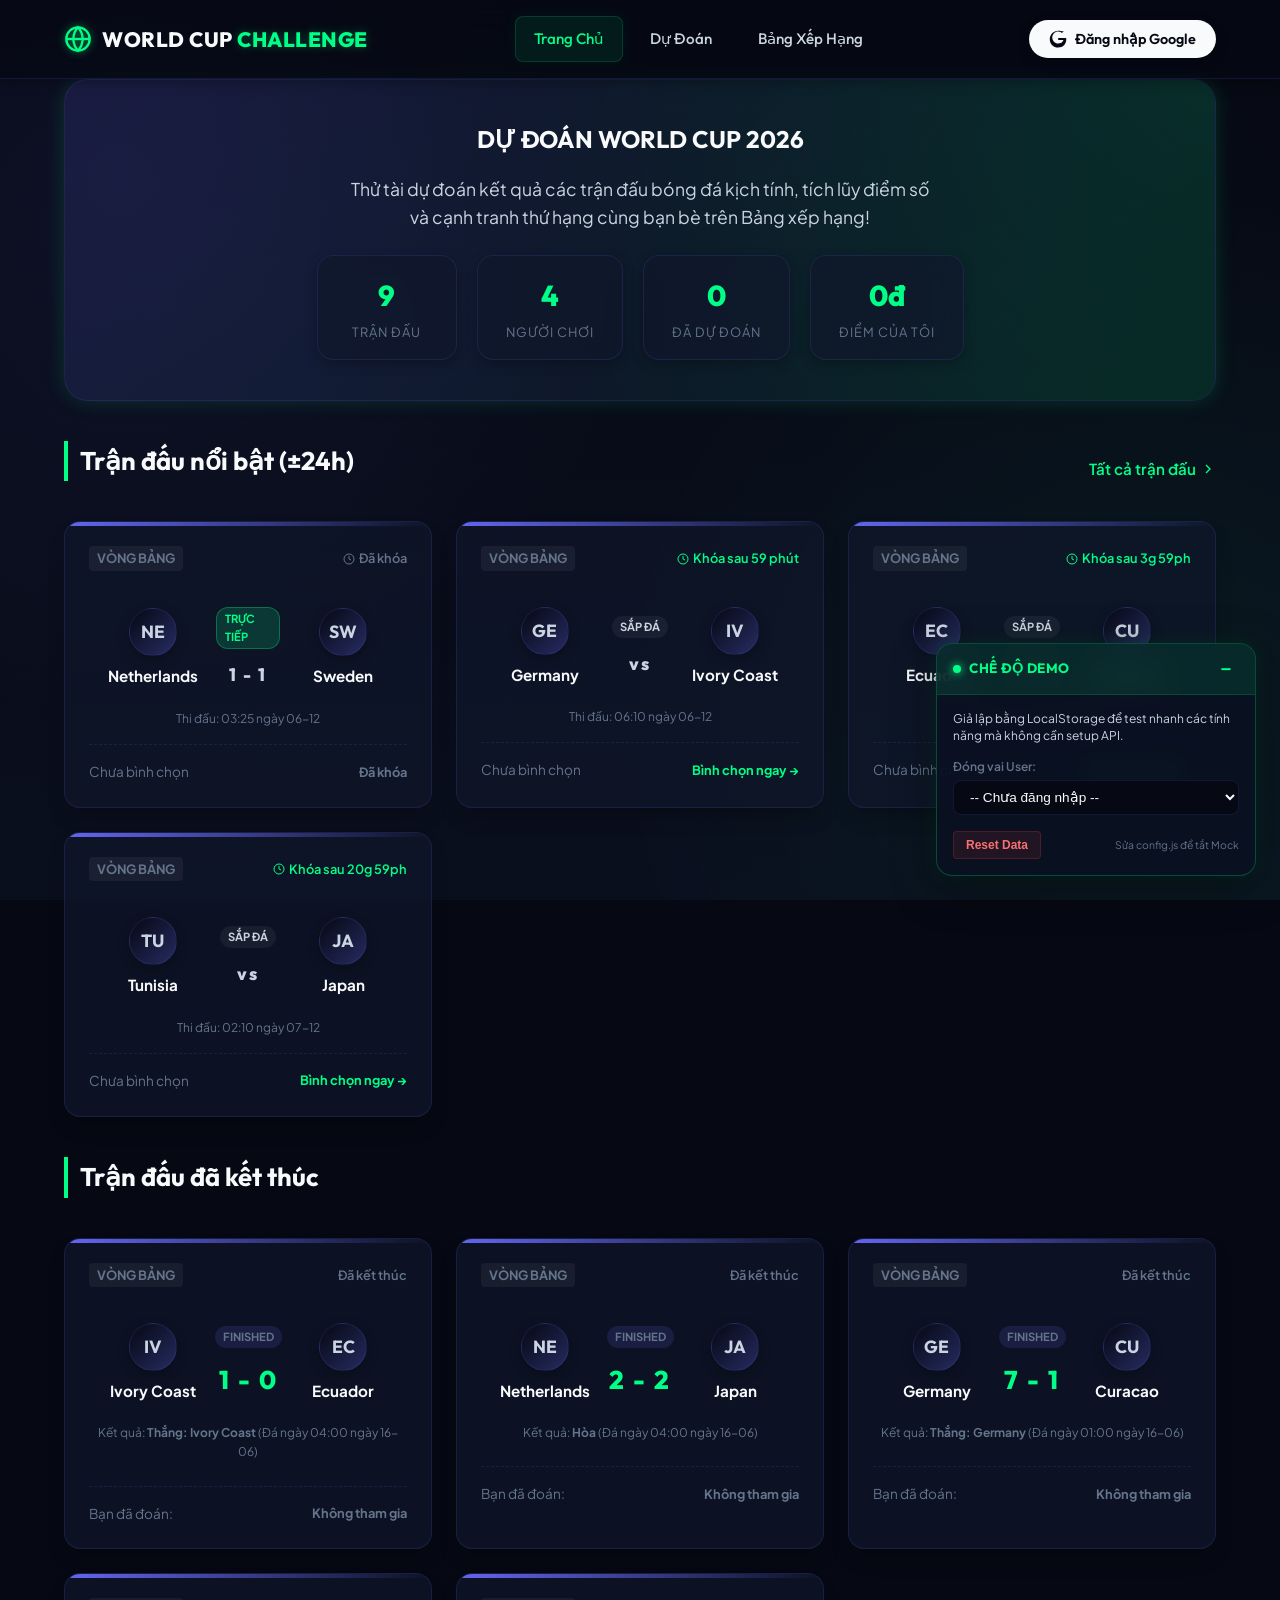
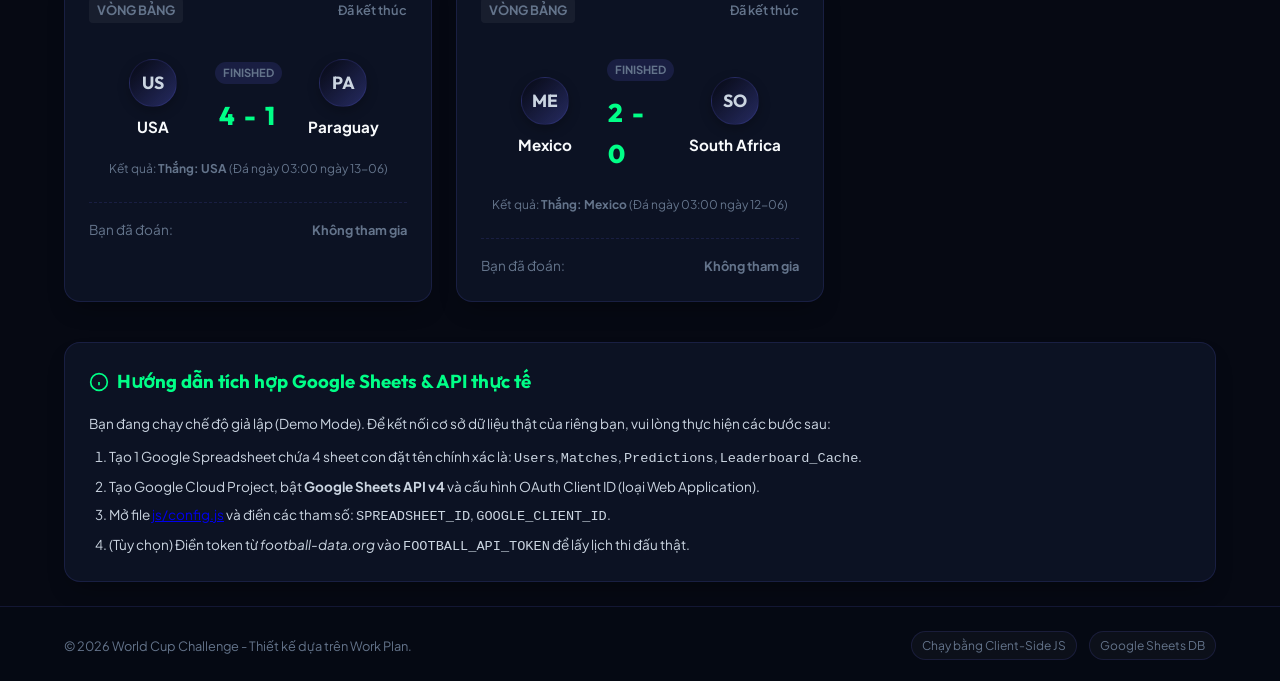
==== index.html @ 2f175697 "initial commit" ====
<!DOCTYPE html>
<html lang="vi">
<head>
  <meta charset="UTF-8">
  <meta name="viewport" content="width=device-width, initial-scale=1.0">
  <title>World Cup Challenge - Dự đoán Tỷ số Bóng đá</title>
  <meta name="description" content="Trang web dự đoán tỷ số bóng đá World Cup - Tính điểm tự động thông qua Google Sheets và football-data.org API">
  <link rel="stylesheet" href="css/style.css">
</head>
<body>

  <!-- Wrapper cho Header (sẽ được mod_ui render) -->
  <div id="header-wrapper"></div>

  <main class="container">
    <!-- Hero Section -->
    <section class="hero-section">
      <div class="hero-content">
        <h1>DỰ ĐOÁN WORLD CUP 2026</h1>
        <p class="hero-tagline">Thử tài dự đoán kết quả các trận đấu bóng đá kịch tính, tích lũy điểm số và cạnh tranh thứ hạng cùng bạn bè trên Bảng xếp hạng!</p>
        
        <!-- Thống kê tổng quan -->
        <div class="hero-stats">
          <div class="hero-stat-card">
            <span class="hero-stat-value" id="stat-total-matches">-</span>
            <span class="hero-stat-label">Trận đấu</span>
          </div>
          <div class="hero-stat-card">
            <span class="hero-stat-value" id="stat-total-users">-</span>
            <span class="hero-stat-label">Người chơi</span>
          </div>
          <div class="hero-stat-card">
            <span class="hero-stat-value" id="stat-my-predictions">-</span>
            <span class="hero-stat-label">Đã dự đoán</span>
          </div>
          <div class="hero-stat-card">
            <span class="hero-stat-value" id="stat-my-score">-</span>
            <span class="hero-stat-label">Điểm của tôi</span>
          </div>
        </div>
      </div>
    </section>

    <!-- Trận đấu diễn ra trong 24h -->
    <section class="home-matches-section">
      <div class="section-header-row">
        <h2 class="section-title">Trận đấu nổi bật (±24h)</h2>
        <a href="predict.html" class="view-all-link">
          Tất cả trận đấu 
          <svg viewBox="0 0 24 24" width="16" height="16" fill="none" stroke="currentColor" stroke-width="2" style="vertical-align: middle;">
            <polyline points="9 18 15 12 9 6" />
          </svg>
        </a>
      </div>

      <!-- Grid chứa danh sách trận đấu -->
      <div class="matches-grid" id="home-matches-list">
        <div class="spinner-container">
          <div class="spinner"></div>
        </div>
      </div>
    </section>

    <!-- Trận đấu đã kết thúc -->
    <section class="completed-matches-section" style="margin-top: 40px;">
      <div class="section-header-row">
        <h2 class="section-title">Trận đấu đã kết thúc</h2>
      </div>

      <!-- Grid chứa danh sách trận đấu đã kết thúc -->
      <div class="matches-grid" id="completed-matches-list">
        <div class="spinner-container">
          <div class="spinner"></div>
        </div>
      </div>
    </section>

    <!-- Hướng dẫn thiết lập API (Ẩn nếu đang dùng API thật) -->
    <section class="admin-card" style="margin-top: 40px;" id="api-setup-guide">
      <h3 style="color: var(--primary); display: flex; align-items: center; gap: 8px;">
        <svg viewBox="0 0 24 24" width="20" height="20" fill="none" stroke="currentColor" stroke-width="2">
          <circle cx="12" cy="12" r="10" />
          <line x1="12" y1="16" x2="12" y2="12" />
          <line x1="12" y1="8" x2="12.01" y2="8" />
        </svg>
        Hướng dẫn tích hợp Google Sheets & API thực tế
      </h3>
      <p style="font-size: 0.85rem; color: var(--text-medium); margin-bottom: 12px;">Bạn đang chạy chế độ giả lập (Demo Mode). Để kết nối cơ sở dữ liệu thật của riêng bạn, vui lòng thực hiện các bước sau:</p>
      <ol style="font-size: 0.85rem; color: var(--text-medium); margin-left: 20px; display: flex; flex-direction: column; gap: 6px;">
        <li>Tạo 1 Google Spreadsheet chứa 4 sheet con đặt tên chính xác là: <code>Users</code>, <code>Matches</code>, <code>Predictions</code>, <code>Leaderboard_Cache</code>.</li>
        <li>Tạo Google Cloud Project, bật <b>Google Sheets API v4</b> và cấu hình OAuth Client ID (loại Web Application).</li>
        <li>Mở file <a href="file:///C:/Users/Admin/worldcup/js/config.js">js/config.js</a> và điền các tham số: <code>SPREADSHEET_ID</code>, <code>GOOGLE_CLIENT_ID</code>.</li>
        <li>(Tùy chọn) Điền token từ <i>football-data.org</i> vào <code>FOOTBALL_API_TOKEN</code> để lấy lịch thi đấu thật.</li>
      </ol>
    </section>
  </main>

  <!-- Wrapper cho Footer (sẽ được mod_ui render) -->
  <div id="footer-wrapper"></div>

  <!-- Scripts stack -->
  <script src="js/config.js"></script>
  <script src="js/scoring_rules.js"></script>
  <script src="js/mod_auth.js"></script>
  <script src="js/mod_sheets.js"></script>
  <script src="js/mod_api.js"></script>
  <script src="js/mod_matches.js"></script>
  <script src="js/mod_predictions.js"></script>
  <script src="js/mod_scoring.js"></script>
  <script src="js/mod_ui.js"></script>

  <!-- Script trang chủ -->
  <script>
    document.addEventListener('DOMContentLoaded', async () => {
      // Khởi tạo các module nền tảng
      await auth.init();
      ui.initPage();

      // Hiển thị hay ẩn chỉ dẫn API dựa vào cấu hình
      const guideSection = document.getElementById('api-setup-guide');
      if (guideSection && !CONFIG.USE_MOCK_DATA) {
        guideSection.style.display = 'none';
      }

      // Tải dữ liệu và cập nhật giao diện
      loadDashboardData();

      // Lắng nghe sự kiện đồng bộ từ API hoặc cập nhật bình chọn để tải lại dữ liệu dashboard
      window.addEventListener('football_data_synced', loadDashboardData);
      window.addEventListener('prediction_updated', loadDashboardData);
      window.addEventListener('leaderboard_recalculated', loadDashboardData);
      
      // Bật chế độ tự động đồng bộ kết quả (nếu có trận đang đá)
      api.startAutoSync();
    });

    async function loadDashboardData() {
      try {
        const user = auth.getCurrentUser();
        
        // 1. Tải các nguồn dữ liệu đồng thời để tối ưu hóa hiệu năng
        const [allMatches, allUsers, allPreds, cacheList] = await Promise.all([
          api.getMatches(),
          sheets.getUsers(),
          sheets.getPredictions(),
          sheets.getLeaderboardCache()
        ]);

        // 2. Điền số liệu tổng quan
        document.getElementById('stat-total-matches').textContent = allMatches.length;
        document.getElementById('stat-total-users').textContent = allUsers.length;

        if (user) {
          const myPreds = allPreds.filter(p => p.user_id === user.google_id);
          document.getElementById('stat-my-predictions').textContent = myPreds.length;

          const myCache = cacheList.find(c => c.user_id === user.google_id);
          document.getElementById('stat-my-score').textContent = myCache ? `${myCache.total_score}đ` : '0đ';
        } else {
          document.getElementById('stat-my-predictions').textContent = '0';
          document.getElementById('stat-my-score').textContent = '0đ';
        }

        // 3. Lọc và render danh sách trận đấu nổi bật (trong vòng 24h xung quanh thời điểm hiện tại)
        const recentMatches = matches.getHomeMatches(allMatches);
        const matchesContainer = document.getElementById('home-matches-list');

        let myPredsMap = {};
        if (user) {
          const userPreds = allPreds.filter(p => p.user_id === user.google_id);
          myPredsMap = userPreds.reduce((acc, p) => {
            acc[p.match_id] = p.prediction;
            return acc;
          }, {});
        }

        if (recentMatches.length === 0) {
          matchesContainer.innerHTML = `
            <div class="empty-state" style="grid-column: 1 / -1;">
              <svg viewBox="0 0 24 24" width="48" height="48" fill="none" stroke="currentColor" stroke-width="1.5" style="margin-bottom:12px; opacity:0.6;">
                <circle cx="12" cy="12" r="10" />
                <line x1="8" y1="12" x2="16" y2="12" />
              </svg>
              <p>Hiện không có trận đấu nào diễn ra trong vòng 24h.</p>
              <p style="font-size:0.8rem; margin-top:4px;">Nhấp vào "Tất cả trận đấu" ở trên để xem thêm.</p>
            </div>
          `;
        } else {
          let html = '';
          recentMatches.forEach(m => {
            const isLocked = matches.isLocked(m);
            const userPred = myPredsMap[m.match_id] || '';
            
            let statusText = 'Sắp đá';
            let statusClass = 'status-scheduled';
            if (m.status === 'IN_PLAY') {
              statusText = 'Trực tiếp';
              statusClass = 'status-in-play';
            } else if (m.status === 'FINISHED') {
              statusText = 'Đã kết thúc';
              statusClass = 'status-finished';
            }

            let scoreDisplay = 'vs';
            if (m.status === 'IN_PLAY' || m.status === 'FINISHED') {
              const hScore = (m.home_score !== undefined && m.home_score !== null && m.home_score !== '' && String(m.home_score) !== 'undefined') ? m.home_score : '0';
              const aScore = (m.away_score !== undefined && m.away_score !== null && m.away_score !== '' && String(m.away_score) !== 'undefined') ? m.away_score : '0';
              scoreDisplay = `${hScore} - ${aScore}`;
            }

            let predictionResultHTML = '';
            if (userPred) {
              let predLabel = 'Hòa';
              if (userPred === 'W') predLabel = 'Thắng';
              if (userPred === 'L') predLabel = 'Thua';

              let resultClass = '';
              if (m.status === 'FINISHED' && m.result) {
                resultClass = (userPred === m.result) ? 'pred-correct' : 'pred-wrong';
              }

              predictionResultHTML = `
                <div class="match-user-prediction">
                  <span class="user-pred-title">Bạn đoán:</span>
                  <span class="user-pred-value pred-badge ${resultClass}">${predLabel} ${m.status === 'FINISHED' ? (userPred === m.result ? '✓' : '✗') : ''}</span>
                </div>
              `;
            } else {
              predictionResultHTML = `
                <div class="match-user-prediction">
                  <span class="user-pred-title">Chưa bình chọn</span>
                  <span class="user-pred-value" style="color:var(--text-muted); font-size:0.8rem;">
                    ${isLocked ? 'Đã khóa' : '<a href="predict.html" style="color:var(--primary); text-decoration:none;">Bình chọn ngay →</a>'}
                  </span>
                </div>
              `;
            }

            const countdownText = matches.getLockCountdown(m);

            html += `
              <div class="match-card">
                <div class="match-meta">
                  <span class="match-phase">${m.phase === 'GROUP' ? 'Vòng bảng' : 'Loại trực tiếp'}</span>
                  <span class="match-countdown ${isLocked ? 'locked' : ''}">
                    <svg viewBox="0 0 24 24" width="12" height="12" fill="none" stroke="currentColor" stroke-width="2" style="vertical-align: middle;">
                      <circle cx="12" cy="12" r="10" />
                      <polyline points="12 6 12 12 16 14" />
                    </svg>
                    ${countdownText}
                  </span>
                </div>
                
                <div class="match-teams-row">
                  <div class="team-box">
                    ${ui.renderFlag(m.home_team)}
                    <span class="team-name" title="${m.home_team}">${m.home_team}</span>
                  </div>
                  
                  <div class="match-score-vs">
                    <span class="match-status-badge ${statusClass}">${statusText}</span>
                    <span class="match-live-score" style="font-size:1.1rem; color:var(--text-medium); margin-top:8px;">${scoreDisplay}</span>
                  </div>
                  
                  <div class="team-box">
                    ${ui.renderFlag(m.away_team)}
                    <span class="team-name" title="${m.away_team}">${m.away_team}</span>
                  </div>
                </div>

                <div style="font-size: 0.75rem; text-align:center; color: var(--text-muted);">
                  Thi đấu: ${matches.formatKickoffShort(m.kickoff_time)}
                </div>

                ${predictionResultHTML}
              </div>
            `;
          });
          matchesContainer.innerHTML = html;
        }

        // 4. Lọc và render danh sách trận đấu đã kết thúc
        const completedMatches = allMatches.filter(m => m.status === 'FINISHED');
        const completedContainer = document.getElementById('completed-matches-list');

        if (completedMatches.length === 0) {
          completedContainer.innerHTML = `
            <div class="empty-state" style="grid-column: 1 / -1;">
              <p>Chưa có trận đấu nào kết thúc.</p>
            </div>
          `;
        } else {
          completedMatches.sort((a, b) => new Date(b.kickoff_time) - new Date(a.kickoff_time));

          let completedHtml = '';
          completedMatches.forEach(m => {
            const userPred = myPredsMap[m.match_id] || '';
            
            // Việt hóa nhãn kết quả
            let outcomeText = 'Hòa';
            if (m.result === 'W') outcomeText = `Thắng: ${m.home_team}`;
            if (m.result === 'L') outcomeText = `Thắng: ${m.away_team}`;

            let predictionResultHTML = '';
            if (userPred) {
              let predLabel = 'Hòa';
              if (userPred === 'W') predLabel = 'Thắng';
              if (userPred === 'L') predLabel = 'Thua';

              let resultClass = (userPred === m.result) ? 'pred-correct' : 'pred-wrong';

              predictionResultHTML = `
                <div class="match-user-prediction">
                  <span class="user-pred-title">Bạn đã đoán:</span>
                  <span class="user-pred-value pred-badge ${resultClass}">${predLabel} ${userPred === m.result ? '✓' : '✗'}</span>
                </div>
              `;
            } else {
              predictionResultHTML = `
                <div class="match-user-prediction">
                  <span class="user-pred-title">Bạn đã đoán:</span>
                  <span class="user-pred-value" style="color:var(--text-muted); font-size:0.8rem;">Không tham gia</span>
                </div>
              `;
            }

            const hScore = (m.home_score !== undefined && m.home_score !== null && m.home_score !== '' && String(m.home_score) !== 'undefined') ? m.home_score : '0';
            const aScore = (m.away_score !== undefined && m.away_score !== null && m.away_score !== '' && String(m.away_score) !== 'undefined') ? m.away_score : '0';

            completedHtml += `
              <div class="match-card">
                <div class="match-meta">
                  <span class="match-phase">${m.phase === 'GROUP' ? 'Vòng bảng' : 'Loại trực tiếp'}</span>
                  <span class="match-countdown locked">Đã kết thúc</span>
                </div>
                
                <div class="match-teams-row">
                  <div class="team-box">
                    ${ui.renderFlag(m.home_team)}
                    <span class="team-name" title="${m.home_team}">${m.home_team}</span>
                  </div>
                  
                  <div class="match-score-vs">
                    <span class="match-status-badge status-finished">FINISHED</span>
                    <span class="match-live-score" style="font-size:1.6rem; color:var(--primary); margin-top:8px;">${hScore} - ${aScore}</span>
                  </div>
                  
                  <div class="team-box">
                    ${ui.renderFlag(m.away_team)}
                    <span class="team-name" title="${m.away_team}">${m.away_team}</span>
                  </div>
                </div>

                <div style="font-size: 0.75rem; text-align:center; color: var(--text-muted); margin-bottom:8px;">
                  Kết quả: <b>${outcomeText}</b> (Đá ngày ${matches.formatKickoffShort(m.kickoff_time)})
                </div>

                ${predictionResultHTML}
              </div>
            `;
          });
          completedContainer.innerHTML = completedHtml;
        }

      } catch (e) {
        console.error('Lỗi khi loadDashboardData:', e);
        document.getElementById('home-matches-list').innerHTML = `
          <div class="empty-state" style="grid-column: 1 / -1; color: #ef4444;">
            <p>Đã xảy ra lỗi khi tải dữ liệu. Vui lòng kiểm tra console hoặc file cấu hình.</p>
          </div>
        `;
      }
    }
  </script>
</body>
</html>
---- css/style.css ----
/* css/style.css */
/* Premium Football Stadium Theme (Neon Dark & Indigo Glassmorphism) */

@import url('https://fonts.googleapis.com/css2?family=Outfit:wght@300;400;500;600;700;800&family=Plus+Jakarta+Sans:wght@300;400;500;600;700;800&display=swap');

:root {
  --font-heading: 'Outfit', sans-serif;
  --font-body: 'Plus Jakarta Sans', sans-serif;
  
  --bg-deep: #060913;
  --bg-dark: #0a0f1e;
  --bg-card: rgba(16, 23, 44, 0.7);
  --bg-card-hover: rgba(26, 35, 64, 0.85);
  --bg-glass: rgba(10, 15, 30, 0.4);
  
  --primary: #00ff87;       /* Neon Emerald */
  --primary-rgb: 0, 255, 135;
  --secondary: #6366f1;     /* Electric Violet */
  --secondary-rgb: 99, 102, 241;
  --accent: #f59e0b;        /* Gold */
  
  --text-main: #f8fafc;
  --text-medium: #cbd5e1;
  --text-muted: #64748b;
  
  --border: rgba(99, 102, 241, 0.15);
  --border-glow: rgba(0, 255, 135, 0.35);
  --border-focus: rgba(0, 255, 135, 0.6);
  
  --shadow-sm: 0 4px 12px rgba(0, 0, 0, 0.25);
  --shadow-md: 0 12px 24px -10px rgba(0, 0, 0, 0.4);
  --shadow-lg: 0 20px 40px -15px rgba(0, 0, 0, 0.6);
  --shadow-glow: 0 0 20px rgba(0, 255, 135, 0.15);
  
  --transition: all 0.3s cubic-bezier(0.25, 0.8, 0.25, 1);
  --border-radius-sm: 8px;
  --border-radius-md: 16px;
  --border-radius-lg: 24px;
}

* {
  box-sizing: border-box;
  margin: 0;
  padding: 0;
}

body {
  background-color: var(--bg-deep);
  color: var(--text-main);
  font-family: var(--font-body);
  line-height: 1.6;
  min-height: 100vh;
  display: flex;
  flex-direction: column;
  overflow-x: hidden;
  background-image: 
    radial-gradient(circle at 10% 20%, rgba(99, 102, 241, 0.08) 0%, transparent 40%),
    radial-gradient(circle at 90% 80%, rgba(0, 255, 135, 0.05) 0%, transparent 40%),
    linear-gradient(to bottom, var(--bg-deep), var(--bg-dark));
  background-attachment: fixed;
}

.container {
  width: 100%;
  max-width: 1200px;
  margin: 0 auto;
  padding: 0 24px;
}

/* --- Header / Navigation --- */
.main-header {
  position: sticky;
  top: 0;
  z-index: 100;
  background: rgba(6, 9, 19, 0.75);
  backdrop-filter: blur(20px);
  -webkit-backdrop-filter: blur(20px);
  border-bottom: 1px solid var(--border);
  box-shadow: var(--shadow-sm);
  padding: 16px 0;
  transition: var(--transition);
}

.header-container {
  display: flex;
  justify-content: space-between;
  align-items: center;
}

.logo {
  display: flex;
  align-items: center;
  gap: 10px;
  text-decoration: none;
  color: var(--text-main);
  font-family: var(--font-heading);
  font-weight: 800;
  font-size: 1.3rem;
  letter-spacing: 0.5px;
}

.logo-icon {
  color: var(--primary);
  filter: drop-shadow(0 0 4px rgba(0, 255, 135, 0.5));
  transition: transform 0.6s ease;
}

.logo:hover .logo-icon {
  transform: rotate(360deg);
}

.accent-text {
  color: var(--primary);
  text-shadow: 0 0 10px rgba(0, 255, 135, 0.3);
}

.nav-menu {
  display: flex;
  gap: 8px;
}

.nav-link {
  text-decoration: none;
  color: var(--text-medium);
  font-family: var(--font-heading);
  font-weight: 500;
  font-size: 0.95rem;
  padding: 10px 18px;
  border-radius: var(--border-radius-sm);
  transition: var(--transition);
  border: 1px solid transparent;
}

.nav-link:hover {
  color: var(--text-main);
  background: rgba(255, 255, 255, 0.04);
}

.nav-link.active {
  color: var(--primary);
  background: rgba(0, 255, 135, 0.08);
  border: 1px solid rgba(0, 255, 135, 0.15);
  box-shadow: 0 0 15px rgba(0, 255, 135, 0.05);
}

.user-auth-zone {
  display: flex;
  align-items: center;
}

.login-btn-google {
  display: inline-flex;
  align-items: center;
  gap: 8px;
  background: var(--text-main);
  color: #060913;
  border: none;
  padding: 10px 20px;
  border-radius: 40px;
  font-family: var(--font-heading);
  font-weight: 600;
  font-size: 0.9rem;
  cursor: pointer;
  box-shadow: var(--shadow-sm);
  transition: var(--transition);
}

.login-btn-google:hover {
  transform: translateY(-2px);
  box-shadow: 0 8px 20px rgba(255, 255, 255, 0.15);
  background: #ffffff;
}

.user-profile-menu {
  position: relative;
  cursor: pointer;
  padding: 4px;
}

.user-avatar {
  width: 40px;
  height: 40px;
  border-radius: 50%;
  border: 2px solid var(--secondary);
  background-color: var(--bg-dark);
  transition: var(--transition);
}

.user-profile-menu:hover .user-avatar {
  border-color: var(--primary);
  box-shadow: 0 0 10px rgba(0, 255, 135, 0.3);
}

/* User Profile Dropdown Menu */
.user-info-dropdown {
  position: absolute;
  top: 130%;
  right: 0;
  background: var(--bg-dark);
  border: 1px solid var(--border);
  border-radius: var(--border-radius-md);
  padding: 16px;
  width: 250px;
  box-shadow: var(--shadow-lg);
  display: none;
  flex-direction: column;
  gap: 8px;
  z-index: 200;
  backdrop-filter: blur(15px);
}

.user-profile-menu:hover .user-info-dropdown {
  display: flex;
  animation: slideDown 0.3s ease forwards;
}

@keyframes slideDown {
  from {
    opacity: 0;
    transform: translateY(-8px);
  }
  to {
    opacity: 1;
    transform: translateY(0);
  }
}

.user-info-name {
  font-weight: 700;
  color: var(--text-main);
  font-size: 1rem;
}

.user-info-email {
  font-size: 0.8rem;
  color: var(--text-muted);
  word-break: break-all;
}

.admin-badge, .player-badge {
  display: inline-block;
  align-self: flex-start;
  padding: 3px 8px;
  border-radius: 4px;
  font-size: 0.75rem;
  font-weight: 700;
  text-transform: uppercase;
}

.admin-badge {
  background: rgba(245, 158, 11, 0.15);
  color: var(--accent);
  border: 1px solid rgba(245, 158, 11, 0.3);
}

.player-badge {
  background: rgba(0, 255, 135, 0.1);
  color: var(--primary);
  border: 1px solid rgba(0, 255, 135, 0.2);
}

.dropdown-divider {
  border: 0;
  height: 1px;
  background: var(--border);
  margin: 4px 0;
}

.dropdown-logout-btn {
  background: rgba(239, 68, 68, 0.1);
  border: 1px solid rgba(239, 68, 68, 0.2);
  color: #ef4444;
  padding: 8px 12px;
  border-radius: var(--border-radius-sm);
  cursor: pointer;
  font-size: 0.85rem;
  font-weight: 600;
  display: flex;
  align-items: center;
  justify-content: center;
  gap: 8px;
  transition: var(--transition);
}

.dropdown-logout-btn:hover {
  background: rgba(239, 68, 68, 0.2);
  border-color: rgba(239, 68, 68, 0.4);
}

.btn-icon {
  vertical-align: middle;
}

/* --- Layout Elements --- */
main {
  flex: 1;
  padding: 40px 0;
}

h1, h2, h3, h4 {
  font-family: var(--font-heading);
  font-weight: 700;
  margin-bottom: 16px;
}

/* Hero Section style for Dashboard */
.hero-section {
  text-align: center;
  padding: 40px 24px;
  border-radius: var(--border-radius-lg);
  background: linear-gradient(135deg, rgba(99, 102, 241, 0.15) 0%, rgba(0, 255, 135, 0.05) 100%);
  border: 1px solid var(--border);
  box-shadow: var(--shadow-glow);
  margin-bottom: 40px;
  position: relative;
  overflow: hidden;
}

.hero-section::before {
  content: '';
  position: absolute;
  top: 0;
  left: 0;
  right: 0;
  bottom: 0;
  background: radial-gradient(circle at top right, rgba(0, 255, 135, 0.1) 0%, transparent 60%);
  z-index: 0;
  pointer-events: none;
}

.hero-content {
  position: relative;
  z-index: 1;
}

.hero-tagline {
  font-size: 1.1rem;
  color: var(--text-medium);
  max-width: 600px;
  margin: 0 auto 24px auto;
}

.hero-stats {
  display: flex;
  justify-content: center;
  gap: 20px;
  flex-wrap: wrap;
}

.hero-stat-card {
  background: var(--bg-card);
  backdrop-filter: blur(10px);
  border: 1px solid var(--border);
  padding: 16px 28px;
  border-radius: var(--border-radius-md);
  box-shadow: var(--shadow-sm);
  display: flex;
  flex-direction: column;
  gap: 4px;
  min-width: 140px;
}

.hero-stat-value {
  font-size: 1.8rem;
  font-weight: 800;
  color: var(--primary);
  font-family: var(--font-heading);
}

.hero-stat-label {
  font-size: 0.8rem;
  text-transform: uppercase;
  letter-spacing: 1px;
  color: var(--text-muted);
}

/* --- Matches & Cards Grid --- */
.section-header-row {
  display: flex;
  justify-content: space-between;
  align-items: center;
  margin-bottom: 24px;
}

.section-title {
  font-size: 1.6rem;
  border-left: 4px solid var(--primary);
  padding-left: 12px;
}

.view-all-link {
  color: var(--primary);
  text-decoration: none;
  font-weight: 600;
  font-size: 0.95rem;
  display: inline-flex;
  align-items: center;
  gap: 4px;
  transition: var(--transition);
}

.view-all-link:hover {
  text-shadow: 0 0 8px rgba(0, 255, 135, 0.4);
  transform: translateX(4px);
}

.matches-grid {
  display: grid;
  grid-template-columns: repeat(auto-fill, minmax(340px, 1fr));
  gap: 24px;
}

/* Match Card design */
.match-card {
  background: var(--bg-card);
  border: 1px solid var(--border);
  border-radius: var(--border-radius-md);
  padding: 24px;
  box-shadow: var(--shadow-md);
  transition: var(--transition);
  display: flex;
  flex-direction: column;
  position: relative;
  overflow: hidden;
}

.match-card::before {
  content: '';
  position: absolute;
  top: 0;
  left: 0;
  width: 100%;
  height: 4px;
  background: linear-gradient(to right, var(--secondary), transparent);
  transition: var(--transition);
}

.match-card:hover {
  transform: translateY(-5px);
  background-color: var(--bg-card-hover);
  border-color: rgba(99, 102, 241, 0.3);
  box-shadow: var(--shadow-lg), 0 0 15px rgba(99, 102, 241, 0.1);
}

.match-card:hover::before {
  background: linear-gradient(to right, var(--primary), var(--secondary));
}

.match-meta {
  display: flex;
  justify-content: space-between;
  align-items: center;
  margin-bottom: 16px;
  font-size: 0.8rem;
}

.match-phase {
  color: var(--text-muted);
  font-weight: 700;
  text-transform: uppercase;
  background: rgba(255, 255, 255, 0.05);
  padding: 2px 8px;
  border-radius: 4px;
}

.match-countdown {
  color: var(--primary);
  font-weight: 600;
  display: flex;
  align-items: center;
  gap: 4px;
}

.match-countdown.locked {
  color: var(--text-muted);
}

/* Teams presentation inside Card */
.match-teams-row {
  display: flex;
  justify-content: space-between;
  align-items: center;
  margin: 20px 0;
}

.team-box {
  display: flex;
  flex-direction: column;
  align-items: center;
  width: 40%;
  text-align: center;
}

.team-flag-placeholder {
  width: 48px;
  height: 48px;
  border-radius: 50%;
  background: linear-gradient(135deg, var(--bg-deep), rgba(99, 102, 241, 0.3));
  border: 1px solid var(--border);
  margin-bottom: 8px;
  display: flex;
  align-items: center;
  justify-content: center;
  font-family: var(--font-heading);
  font-weight: 700;
  font-size: 1.1rem;
  color: var(--text-medium);
  box-shadow: var(--shadow-sm);
}

.team-name {
  font-size: 0.95rem;
  font-weight: 700;
  color: var(--text-main);
  white-space: nowrap;
  overflow: hidden;
  text-overflow: ellipsis;
  max-width: 100%;
}

.match-score-vs {
  display: flex;
  flex-direction: column;
  align-items: center;
  gap: 4px;
  width: 20%;
}

.vs-badge {
  font-size: 0.75rem;
  color: var(--text-muted);
  font-weight: 800;
  border: 1px solid var(--border);
  border-radius: 50%;
  width: 26px;
  height: 26px;
  display: flex;
  align-items: center;
  justify-content: center;
  background: var(--bg-deep);
}

.match-live-score {
  font-family: var(--font-heading);
  font-size: 1.6rem;
  font-weight: 800;
  color: var(--primary);
  letter-spacing: 2px;
}

.match-status-badge {
  font-size: 0.7rem;
  font-weight: 700;
  text-transform: uppercase;
  padding: 2px 8px;
  border-radius: 12px;
}

.status-scheduled {
  background: rgba(255, 255, 255, 0.05);
  color: var(--text-medium);
}

.status-in-play {
  background: rgba(0, 255, 135, 0.15);
  color: var(--primary);
  border: 1px solid rgba(0, 255, 135, 0.3);
  animation: pulseGlow 1.5s infinite;
}

@keyframes pulseGlow {
  0% { box-shadow: 0 0 0 0 rgba(0, 255, 135, 0.4); }
  70% { box-shadow: 0 0 0 6px rgba(0, 255, 135, 0); }
  100% { box-shadow: 0 0 0 0 rgba(0, 255, 135, 0); }
}

.status-finished {
  background: var(--border);
  color: var(--text-muted);
}

/* User Prediction detail inside Card */
.match-user-prediction {
  margin-top: 16px;
  padding-top: 16px;
  border-top: 1px dashed var(--border);
  display: flex;
  justify-content: space-between;
  align-items: center;
  font-size: 0.85rem;
}

.user-pred-title {
  color: var(--text-muted);
}

.user-pred-value {
  font-weight: 700;
}

.pred-badge {
  padding: 3px 8px;
  border-radius: 4px;
  font-weight: 700;
  font-size: 0.8rem;
  background: rgba(99, 102, 241, 0.15);
  color: var(--secondary);
  border: 1px solid rgba(99, 102, 241, 0.3);
}

.pred-correct {
  background: rgba(0, 255, 135, 0.15);
  color: var(--primary);
  border-color: rgba(0, 255, 135, 0.3);
}

.pred-wrong {
  background: rgba(239, 68, 68, 0.15);
  color: #f87171;
  border-color: rgba(239, 68, 68, 0.3);
}

/* --- Prediction Voting Buttons Area --- */
.predict-actions {
  display: flex;
  gap: 8px;
  width: 100%;
  margin-top: 12px;
}

.predict-btn {
  flex: 1;
  background: rgba(255, 255, 255, 0.03);
  color: var(--text-medium);
  border: 1px solid var(--border);
  padding: 10px;
  border-radius: var(--border-radius-sm);
  cursor: pointer;
  font-family: var(--font-heading);
  font-weight: 600;
  font-size: 0.85rem;
  transition: var(--transition);
  display: flex;
  flex-direction: column;
  align-items: center;
  gap: 2px;
}

.predict-btn:hover:not(:disabled) {
  background: rgba(99, 102, 241, 0.1);
  border-color: var(--secondary);
  color: var(--text-main);
}

.predict-btn.active {
  background: rgba(0, 255, 135, 0.15);
  border-color: var(--primary);
  color: var(--primary);
  box-shadow: 0 0 10px rgba(0, 255, 135, 0.1);
}

.predict-btn:disabled {
  opacity: 0.4;
  cursor: not-allowed;
}

.btn-sub-label {
  font-size: 0.65rem;
  color: var(--text-muted);
}

.predict-btn.active .btn-sub-label {
  color: var(--primary);
}

/* Filter controls on predict page */
.filter-bar {
  display: flex;
  justify-content: space-between;
  align-items: center;
  margin-bottom: 30px;
  flex-wrap: wrap;
  gap: 16px;
}

.filter-buttons {
  display: flex;
  gap: 8px;
}

.filter-btn {
  background: var(--bg-card);
  border: 1px solid var(--border);
  color: var(--text-medium);
  padding: 8px 16px;
  border-radius: 30px;
  cursor: pointer;
  font-family: var(--font-heading);
  font-weight: 500;
  font-size: 0.85rem;
  transition: var(--transition);
}

.filter-btn:hover {
  background: rgba(255, 255, 255, 0.05);
}

.filter-btn.active {
  background: var(--primary);
  color: #060913;
  font-weight: 600;
  border-color: var(--primary);
  box-shadow: 0 4px 15px rgba(0, 255, 135, 0.3);
}

/* --- Leaderboard Styles --- */
.leaderboard-container {
  background: var(--bg-card);
  border: 1px solid var(--border);
  border-radius: var(--border-radius-md);
  box-shadow: var(--shadow-lg);
  overflow: hidden;
}

.table-responsive {
  width: 100%;
  overflow-x: auto;
}

.leaderboard-table {
  width: 100%;
  border-collapse: collapse;
  text-align: left;
}

.leaderboard-table th {
  background: rgba(255, 255, 255, 0.02);
  color: var(--text-muted);
  font-family: var(--font-heading);
  font-weight: 600;
  font-size: 0.85rem;
  text-transform: uppercase;
  letter-spacing: 0.5px;
  padding: 18px 24px;
  border-bottom: 1px solid var(--border);
}

.leaderboard-table td {
  padding: 16px 24px;
  border-bottom: 1px solid rgba(99, 102, 241, 0.08);
  font-size: 0.95rem;
  color: var(--text-medium);
  vertical-align: middle;
}

.leaderboard-table tr:last-child td {
  border-bottom: none;
}

.leaderboard-table tr:hover td {
  background: rgba(255, 255, 255, 0.02);
}

.leaderboard-table tr.my-row td {
  background: rgba(0, 255, 135, 0.05);
  color: var(--text-main);
  border-top: 1px solid rgba(0, 255, 135, 0.15);
  border-bottom: 1px solid rgba(0, 255, 135, 0.15);
}

.rank-badge {
  display: inline-flex;
  align-items: center;
  justify-content: center;
  width: 28px;
  height: 28px;
  border-radius: 50%;
  font-weight: 800;
  font-family: var(--font-heading);
  font-size: 0.9rem;
}

.rank-1 {
  background: radial-gradient(circle, #ffe082 0%, #ffb300 100%);
  color: #422d00;
  box-shadow: 0 0 10px rgba(255, 179, 0, 0.4);
}

.rank-2 {
  background: radial-gradient(circle, #e0e0e0 0%, #9e9e9e 100%);
  color: #212121;
}

.rank-3 {
  background: radial-gradient(circle, #ffcc80 0%, #f57c00 100%);
  color: #3e2723;
}

.leaderboard-user {
  display: flex;
  align-items: center;
  gap: 12px;
}

.leaderboard-avatar {
  width: 32px;
  height: 32px;
  border-radius: 50%;
  background: var(--bg-deep);
  border: 1px solid var(--border);
}

.my-row .leaderboard-avatar {
  border-color: var(--primary);
}

.leaderboard-name {
  font-weight: 600;
  color: var(--text-main);
}

.leaderboard-score {
  font-family: var(--font-heading);
  font-weight: 800;
  font-size: 1.1rem;
  color: var(--primary);
}

.my-row .leaderboard-score {
  text-shadow: 0 0 10px rgba(0, 255, 135, 0.3);
}

/* --- Admin Panel --- */
.admin-grid {
  display: grid;
  grid-template-columns: 1fr 2fr;
  gap: 30px;
}

@media (max-width: 900px) {
  .admin-grid {
    grid-template-columns: 1fr;
  }
}

.admin-card {
  background: var(--bg-card);
  border: 1px solid var(--border);
  border-radius: var(--border-radius-md);
  padding: 24px;
  box-shadow: var(--shadow-md);
  margin-bottom: 24px;
}

.admin-action-btn {
  width: 100%;
  padding: 12px;
  border-radius: var(--border-radius-sm);
  border: none;
  background: var(--secondary);
  color: var(--text-main);
  font-family: var(--font-heading);
  font-weight: 700;
  cursor: pointer;
  transition: var(--transition);
  display: flex;
  align-items: center;
  justify-content: center;
  gap: 8px;
  font-size: 0.95rem;
}

.admin-action-btn:hover {
  background: #4f46e5;
  transform: translateY(-2px);
  box-shadow: 0 5px 15px rgba(99, 102, 241, 0.3);
}

.admin-action-btn.secondary-action {
  background: rgba(255, 255, 255, 0.05);
  border: 1px solid var(--border);
}

.admin-action-btn.secondary-action:hover {
  background: rgba(255, 255, 255, 0.1);
}

.simulation-console {
  background: #04060c;
  border-radius: var(--border-radius-sm);
  padding: 12px 16px;
  font-family: monospace;
  font-size: 0.8rem;
  color: #10b981;
  height: 150px;
  overflow-y: auto;
  margin-top: 12px;
  border: 1px solid #1f2937;
}

.simulation-log-item {
  margin-bottom: 4px;
  line-height: 1.4;
}

.admin-table {
  width: 100%;
  border-collapse: collapse;
}

.admin-table th {
  text-align: left;
  padding: 12px;
  font-size: 0.8rem;
  color: var(--text-muted);
  text-transform: uppercase;
  border-bottom: 1px solid var(--border);
}

.admin-table td {
  padding: 12px;
  font-size: 0.9rem;
  border-bottom: 1px solid rgba(255, 255, 255, 0.02);
}

.admin-select {
  background: var(--bg-deep);
  border: 1px solid var(--border);
  color: var(--text-main);
  padding: 6px 12px;
  border-radius: 4px;
  cursor: pointer;
}

/* --- Floating Demo Widget & Switcher --- */
.demo-widget-overlay {
  position: fixed;
  bottom: 24px;
  right: 24px;
  z-index: 500;
  width: 320px;
  background: rgba(10, 16, 32, 0.85);
  backdrop-filter: blur(15px);
  -webkit-backdrop-filter: blur(15px);
  border: 1px solid rgba(0, 255, 135, 0.25);
  border-radius: var(--border-radius-md);
  box-shadow: 0 10px 40px rgba(0, 0, 0, 0.5), 0 0 20px rgba(0, 255, 135, 0.1);
  overflow: hidden;
  transition: var(--transition);
}

.demo-widget-header {
  background: rgba(0, 255, 135, 0.1);
  padding: 12px 16px;
  border-bottom: 1px solid rgba(0, 255, 135, 0.15);
  display: flex;
  align-items: center;
  gap: 8px;
}

.pulse-dot {
  width: 8px;
  height: 8px;
  border-radius: 50%;
  background: var(--primary);
  box-shadow: 0 0 8px var(--primary);
  animation: pulseGlow 1.5s infinite;
}

.demo-title {
  font-family: var(--font-heading);
  font-weight: 700;
  font-size: 0.85rem;
  color: var(--primary);
  text-transform: uppercase;
  letter-spacing: 0.5px;
}

.demo-widget-body {
  padding: 16px;
  display: flex;
  flex-direction: column;
  gap: 12px;
}

.demo-desc {
  font-size: 0.75rem;
  color: var(--text-medium);
  line-height: 1.4;
}

.demo-selector-group {
  display: flex;
  flex-direction: column;
  gap: 4px;
}

.demo-selector-group label {
  font-size: 0.75rem;
  color: var(--text-muted);
  font-weight: 600;
}

.demo-select {
  width: 100%;
  background: var(--bg-deep);
  border: 1px solid var(--border);
  color: var(--text-main);
  padding: 8px 12px;
  border-radius: var(--border-radius-sm);
  font-size: 0.85rem;
  outline: none;
  cursor: pointer;
  transition: var(--transition);
}

.demo-select:focus {
  border-color: var(--primary);
}

.demo-actions {
  display: flex;
  justify-content: space-between;
  align-items: center;
  margin-top: 4px;
}

.demo-reset-btn {
  background: rgba(239, 68, 68, 0.1);
  border: 1px solid rgba(239, 68, 68, 0.2);
  color: #f87171;
  padding: 6px 12px;
  border-radius: 4px;
  font-size: 0.75rem;
  font-weight: 600;
  cursor: pointer;
  transition: var(--transition);
}

.demo-reset-btn:hover {
  background: rgba(239, 68, 68, 0.2);
  border-color: rgba(239, 68, 68, 0.4);
}

.demo-footer {
  font-size: 0.65rem;
  color: var(--text-muted);
}

/* --- Toast Notification Styles --- */
.toast-container {
  position: fixed;
  bottom: 24px;
  left: 24px;
  z-index: 600;
  background: rgba(16, 23, 44, 0.9);
  backdrop-filter: blur(10px);
  border: 1px solid var(--border);
  border-radius: var(--border-radius-sm);
  padding: 14px 20px;
  box-shadow: var(--shadow-lg);
  transform: translateY(150%);
  opacity: 0;
  transition: transform 0.4s cubic-bezier(0.175, 0.885, 0.32, 1.275), opacity 0.4s ease;
}

.toast-container.show {
  transform: translateY(0);
  opacity: 1;
}

.toast-container.success {
  border-color: rgba(0, 255, 135, 0.4);
  background: rgba(6, 30, 20, 0.95);
}

.toast-container.error {
  border-color: rgba(239, 68, 68, 0.4);
  background: rgba(28, 10, 10, 0.95);
}

.toast-content {
  display: flex;
  align-items: center;
  gap: 10px;
}

.toast-icon {
  flex-shrink: 0;
}

.success .toast-icon {
  color: var(--primary);
}

.error .toast-icon {
  color: #ef4444;
}

.toast-message {
  font-size: 0.85rem;
  font-weight: 600;
}

/* --- Footer --- */
.main-footer {
  background: rgba(6, 9, 19, 0.8);
  border-top: 1px solid var(--border);
  padding: 24px 0;
  margin-top: auto;
  text-align: center;
  font-size: 0.8rem;
  color: var(--text-muted);
}

.footer-container {
  display: flex;
  justify-content: space-between;
  align-items: center;
  flex-wrap: wrap;
  gap: 16px;
}

@media (max-width: 600px) {
  .footer-container {
    flex-direction: column;
    text-align: center;
  }
}

.footer-links {
  display: flex;
  gap: 12px;
}

.footer-badge {
  background: rgba(255, 255, 255, 0.03);
  border: 1px solid var(--border);
  padding: 4px 10px;
  border-radius: 20px;
  font-size: 0.75rem;
}

/* --- Mobile Bottom Navigation --- */
.mobile-bottom-nav {
  display: none;
  position: fixed;
  bottom: 0;
  left: 0;
  right: 0;
  height: 64px;
  background: rgba(6, 9, 19, 0.9);
  backdrop-filter: blur(20px);
  -webkit-backdrop-filter: blur(20px);
  border-top: 1px solid var(--border);
  z-index: 450;
  justify-content: space-around;
  align-items: center;
  padding: 4px 10px 8px 10px;
}

.mobile-nav-item {
  display: flex;
  flex-direction: column;
  align-items: center;
  gap: 4px;
  text-decoration: none;
  color: var(--text-muted);
  font-size: 0.7rem;
  font-weight: 600;
  transition: var(--transition);
  flex: 1;
}

.mobile-nav-item svg {
  color: var(--text-muted);
  transition: var(--transition);
}

.mobile-nav-item:hover, .mobile-nav-item.active {
  color: var(--primary);
}

.mobile-nav-item:hover svg, .mobile-nav-item.active svg {
  color: var(--primary);
  filter: drop-shadow(0 0 4px rgba(0, 255, 135, 0.4));
}

/* Collapsible widget body style */
.demo-widget-overlay.collapsed .demo-widget-body {
  display: none;
}

.demo-widget-overlay.collapsed {
  box-shadow: 0 4px 20px rgba(0, 0, 0, 0.4);
}

/* --- Responsive Adjustments --- */
@media (max-width: 768px) {
  body {
    padding-bottom: 120px; /* Chừa khoảng trống cho bottom nav bar + widget */
  }

  /* Ẩn thanh menu đầu trên Mobile */
  .nav-menu {
    display: none;
  }

  .main-header {
    padding: 12px 0;
  }

  .header-container {
    flex-direction: row;
    justify-content: space-between;
    width: 100%;
  }

  /* Hiện thanh menu dưới trên Mobile */
  .mobile-bottom-nav {
    display: flex;
  }

  /* Demo Widget tràn màn hình ở đáy và xếp trên Bottom Nav */
  .demo-widget-overlay {
    bottom: 64px; /* Trên thanh bottom nav */
    right: 0;
    left: 0;
    width: 100%;
    border-radius: 0;
    border-top: 1px solid rgba(0, 255, 135, 0.2);
    border-left: none;
    border-right: none;
    box-shadow: 0 -4px 15px rgba(0, 0, 0, 0.3);
  }

  /* Tăng padding bottom cho body nếu Widget Demo mở rộng */
  body:has(.demo-widget-overlay:not(.collapsed)) {
    padding-bottom: 270px;
  }

  .hero-section {
    padding: 24px 16px;
    border-radius: var(--border-radius-md);
  }

  .hero-section h1 {
    font-size: 1.6rem;
  }

  .hero-stats {
    gap: 12px;
  }

  .hero-stat-card {
    padding: 12px 16px;
    min-width: calc(50% - 12px);
  }

  .matches-grid {
    grid-template-columns: 1fr;
  }

  .filter-bar {
    flex-direction: column;
    align-items: stretch;
    gap: 12px;
  }
  
  .filter-buttons {
    width: 100%;
  }

  .filter-btn {
    flex: 1;
    text-align: center;
    padding: 8px 10px;
    font-size: 0.8rem;
  }

  .table-responsive {
    border-radius: var(--border-radius-sm);
  }

  /* Bảng xếp hạng trên Mobile cực hẹp: ẩn các cột phụ */
  @media (max-width: 500px) {
    .leaderboard-table th:nth-child(5), 
    .leaderboard-table td:nth-child(5), /* Cột Đoán sai */
    .leaderboard-table th:nth-child(6), 
    .leaderboard-table td:nth-child(6), /* Cột Đang chờ */
    .leaderboard-table th:nth-child(7), 
    .leaderboard-table td:nth-child(7)  /* Cột Cập nhật cuối */ {
      display: none;
    }
  }

  /* Admin Grid chuyển dọc */
  .admin-grid {
    grid-template-columns: 1fr;
  }
}

/* Common loading spinner style */
.spinner-container {
  display: flex;
  justify-content: center;
  align-items: center;
  padding: 40px;
  color: var(--text-muted);
}

.spinner {
  width: 40px;
  height: 40px;
  border: 3px solid rgba(255, 255, 255, 0.05);
  border-top-color: var(--primary);
  border-radius: 50%;
  animation: spin 1s linear infinite;
}

@keyframes spin {
  to { transform: rotate(360deg); }
}

.empty-state {
  text-align: center;
  padding: 40px 20px;
  color: var(--text-muted);
}

.team-flag-img {
  width: 48px;
  height: 48px;
  border-radius: 50%;
  object-fit: cover;
  border: 1px solid var(--border);
  margin-bottom: 8px;
  box-shadow: var(--shadow-sm);
  background-color: rgba(255, 255, 255, 0.15);
  display: block;
}
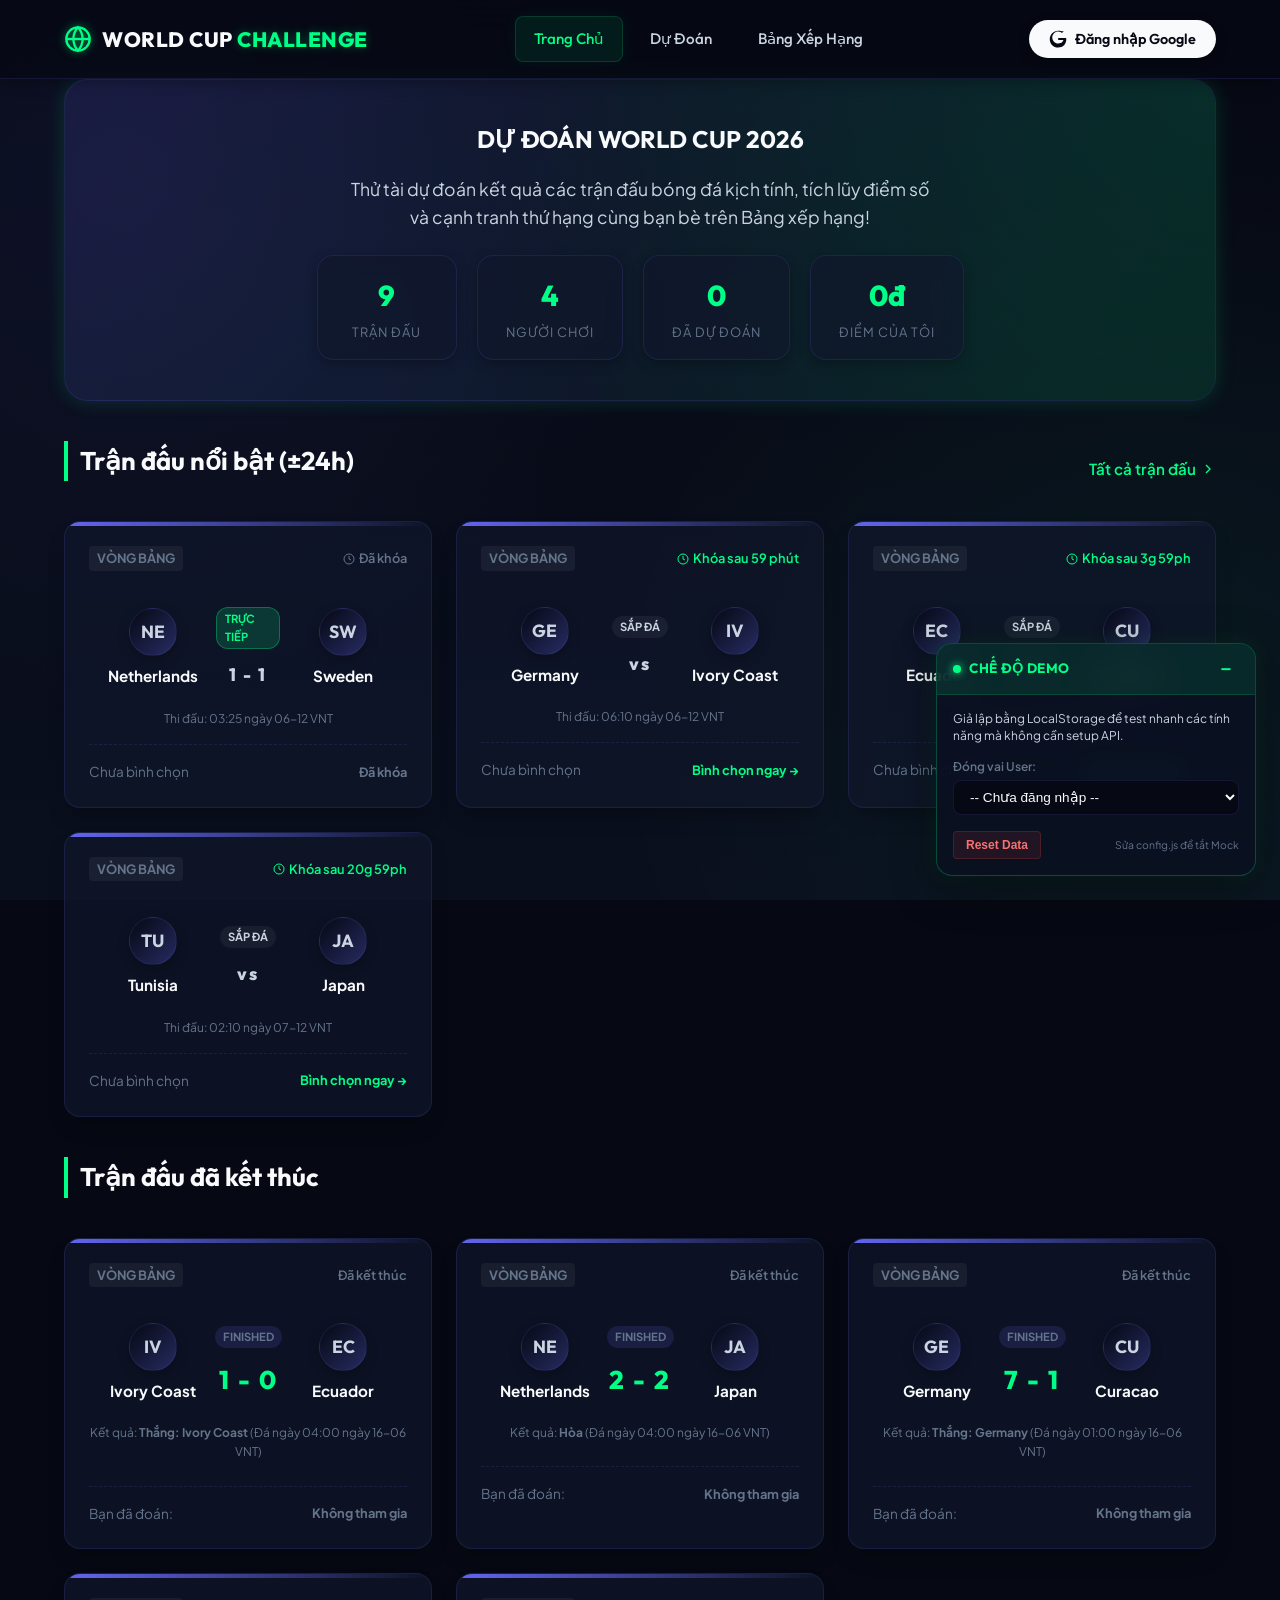
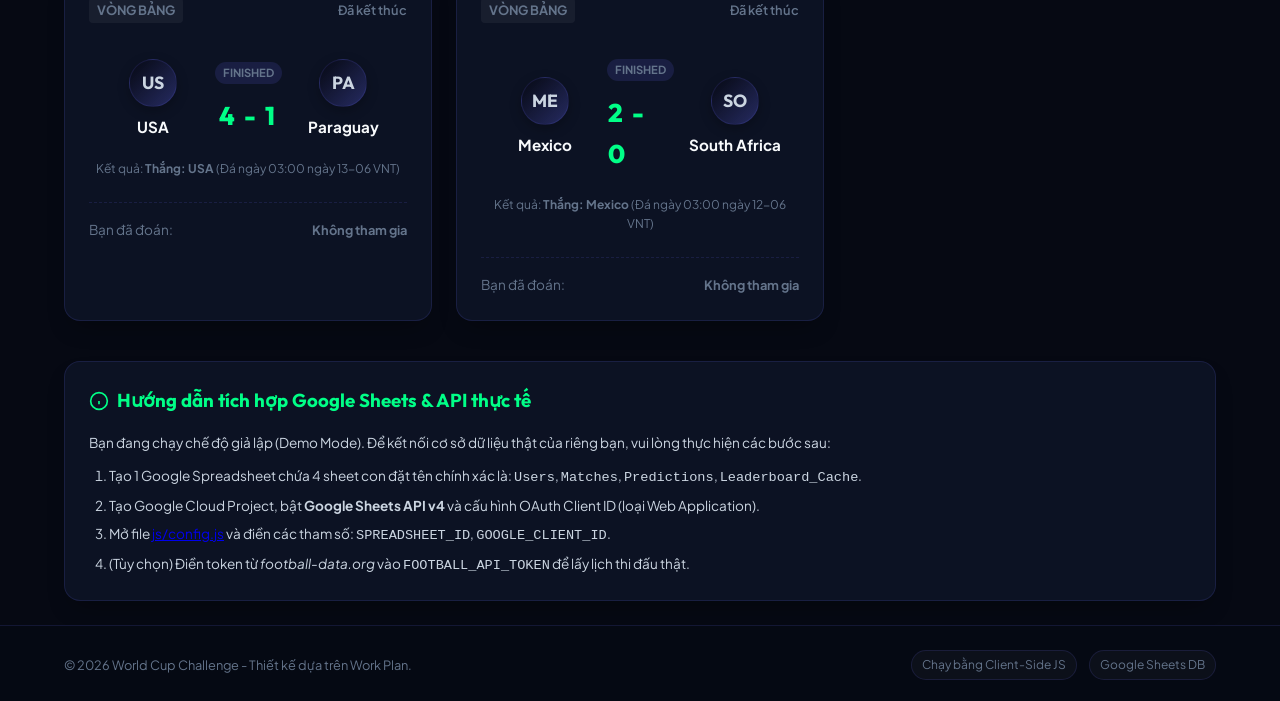
==== commit 097fdfb6: "feat: integrate worldcup26.ir games API and timezone parser" ====
--- a/index.html
+++ b/index.html
@@ -103,6 +103,7 @@
   <script src="js/scoring_rules.js"></script>
   <script src="js/mod_auth.js"></script>
   <script src="js/mod_sheets.js"></script>
+  <script src="js/wc2026_fixtures.js"></script>
   <script src="js/mod_api.js"></script>
   <script src="js/mod_matches.js"></script>
   <script src="js/mod_predictions.js"></script>
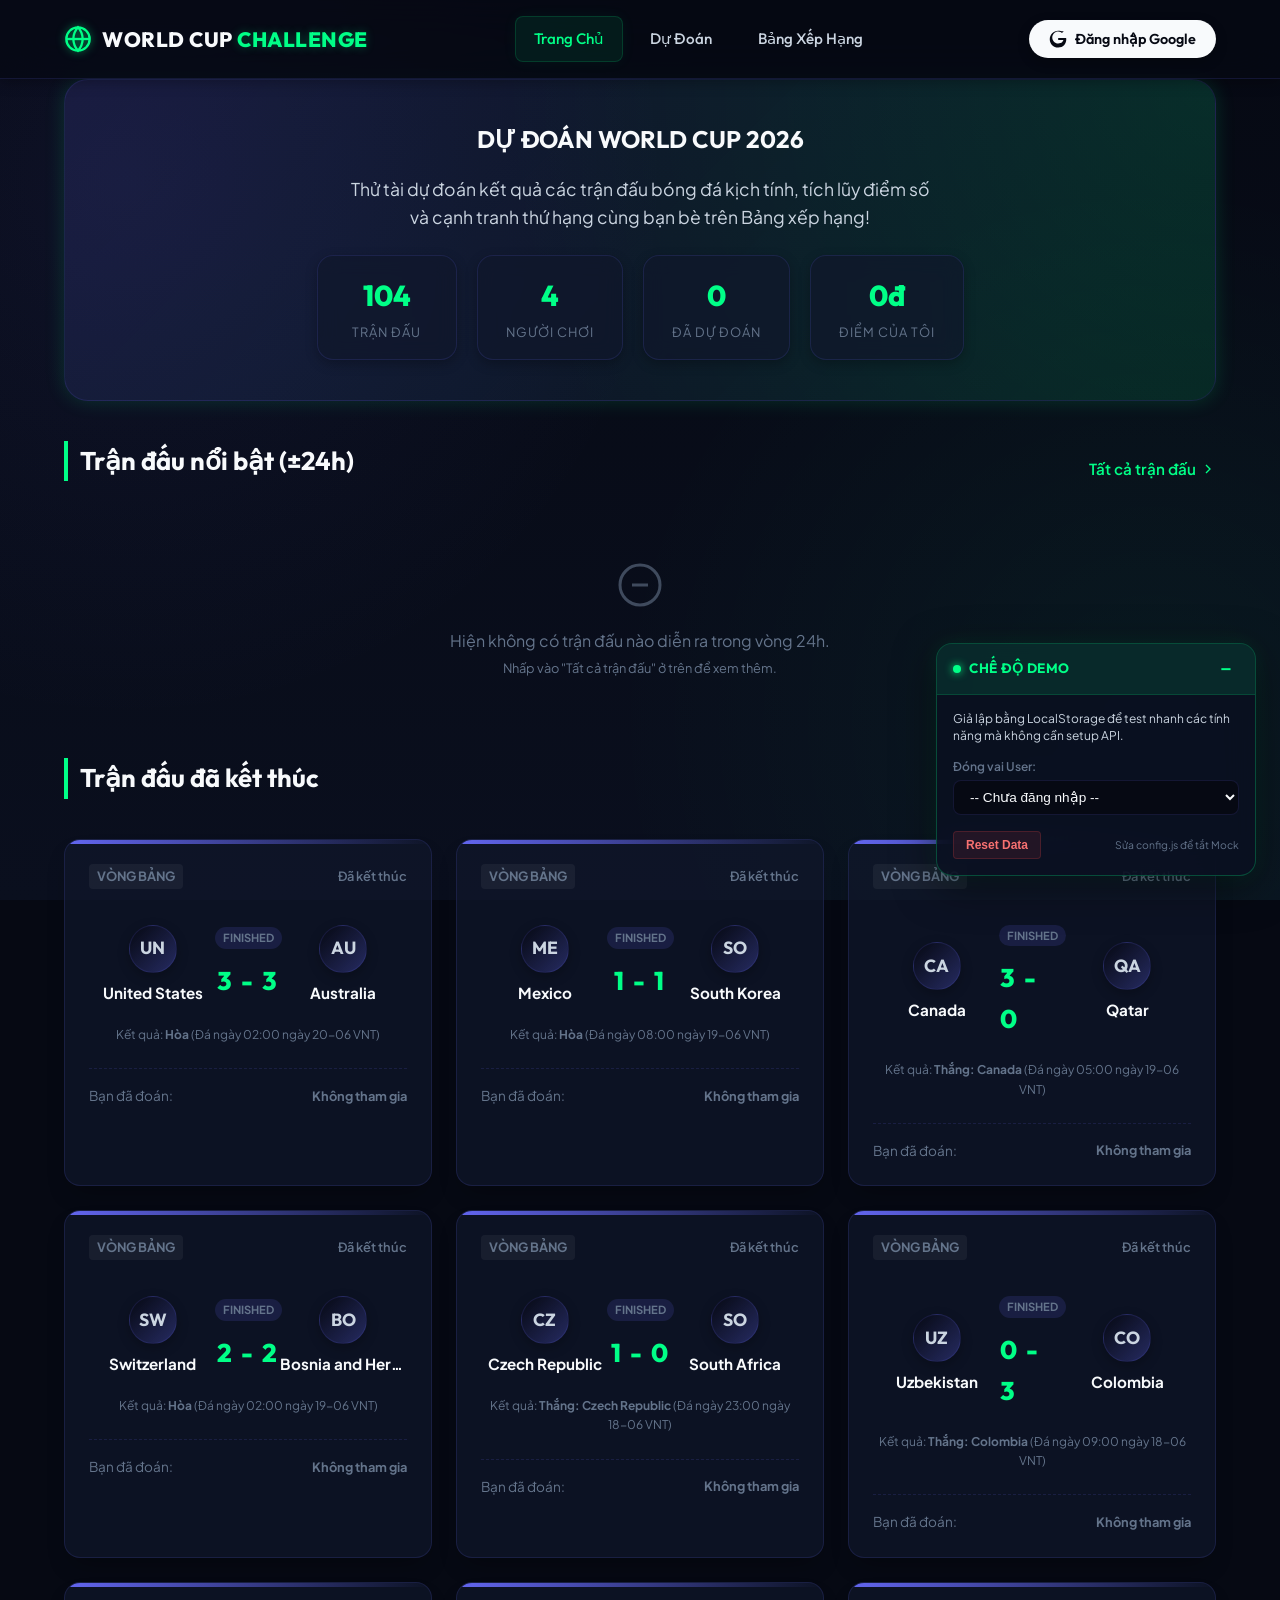
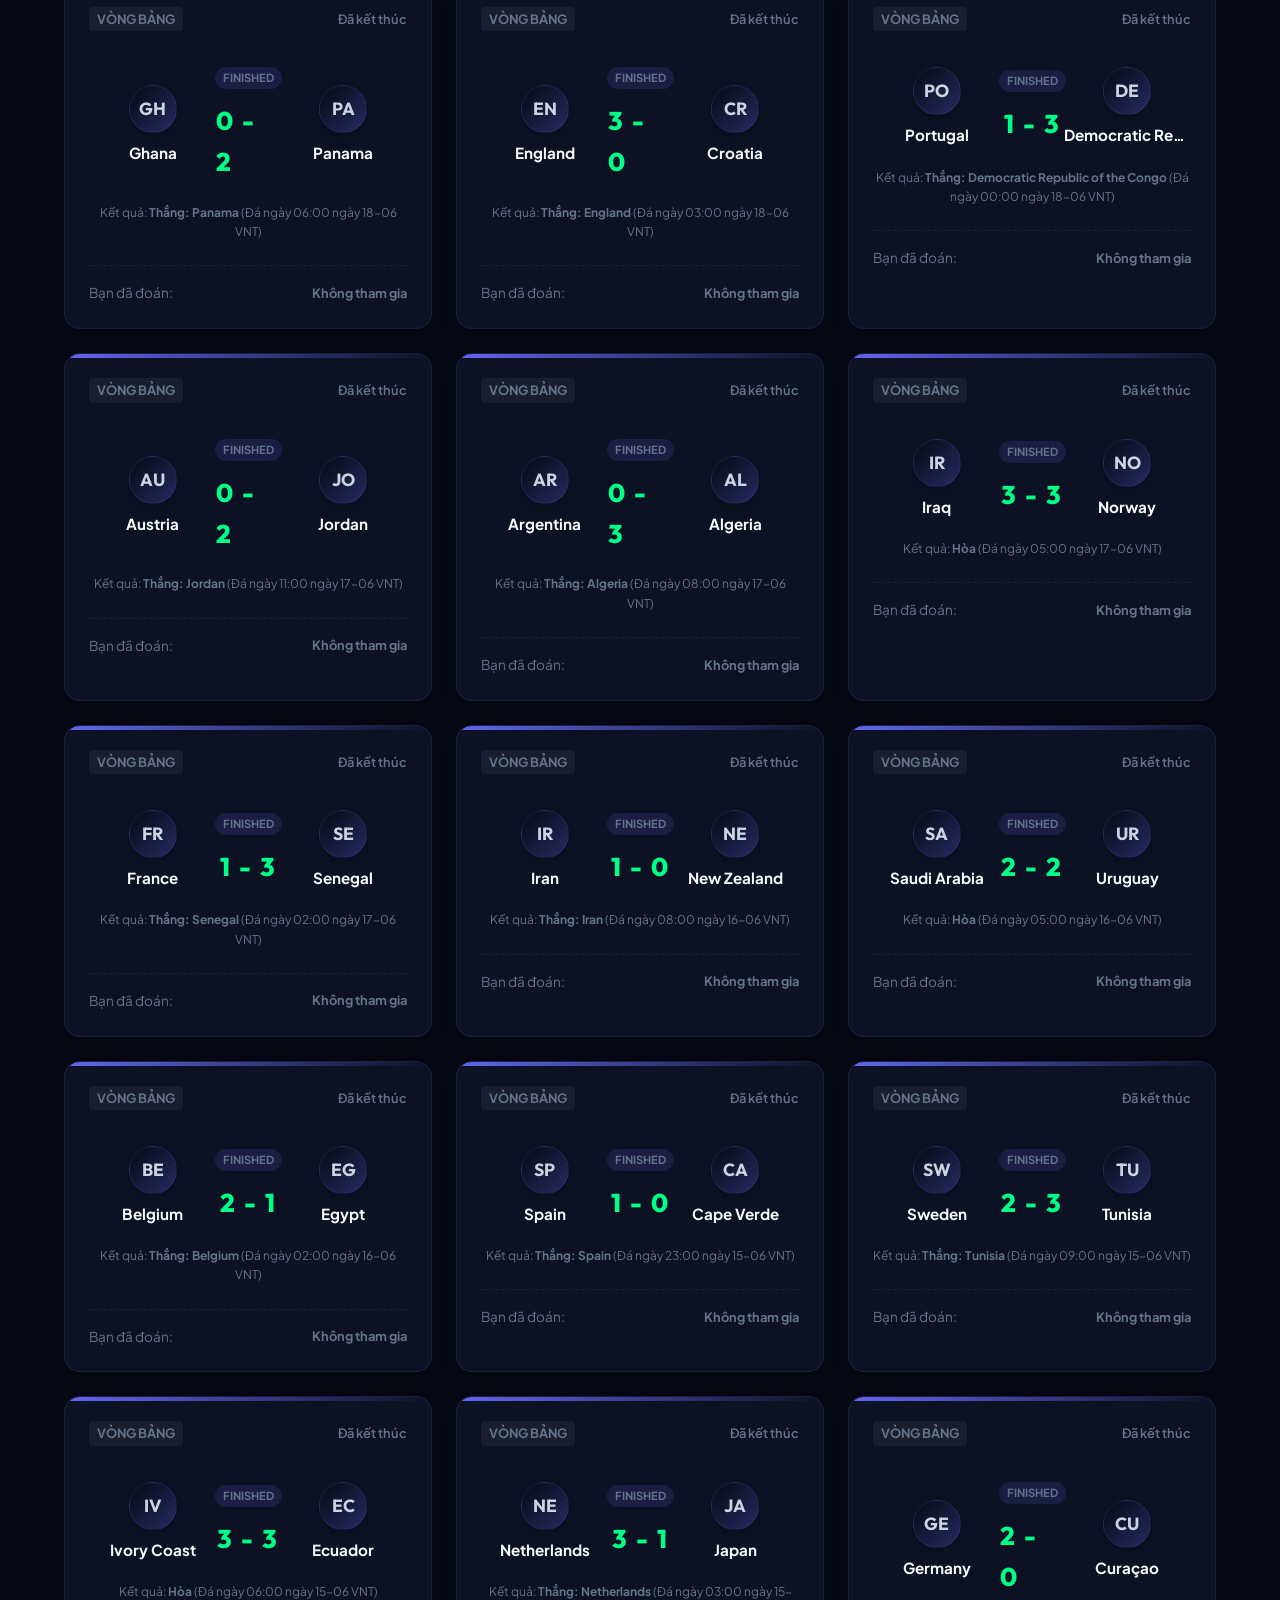
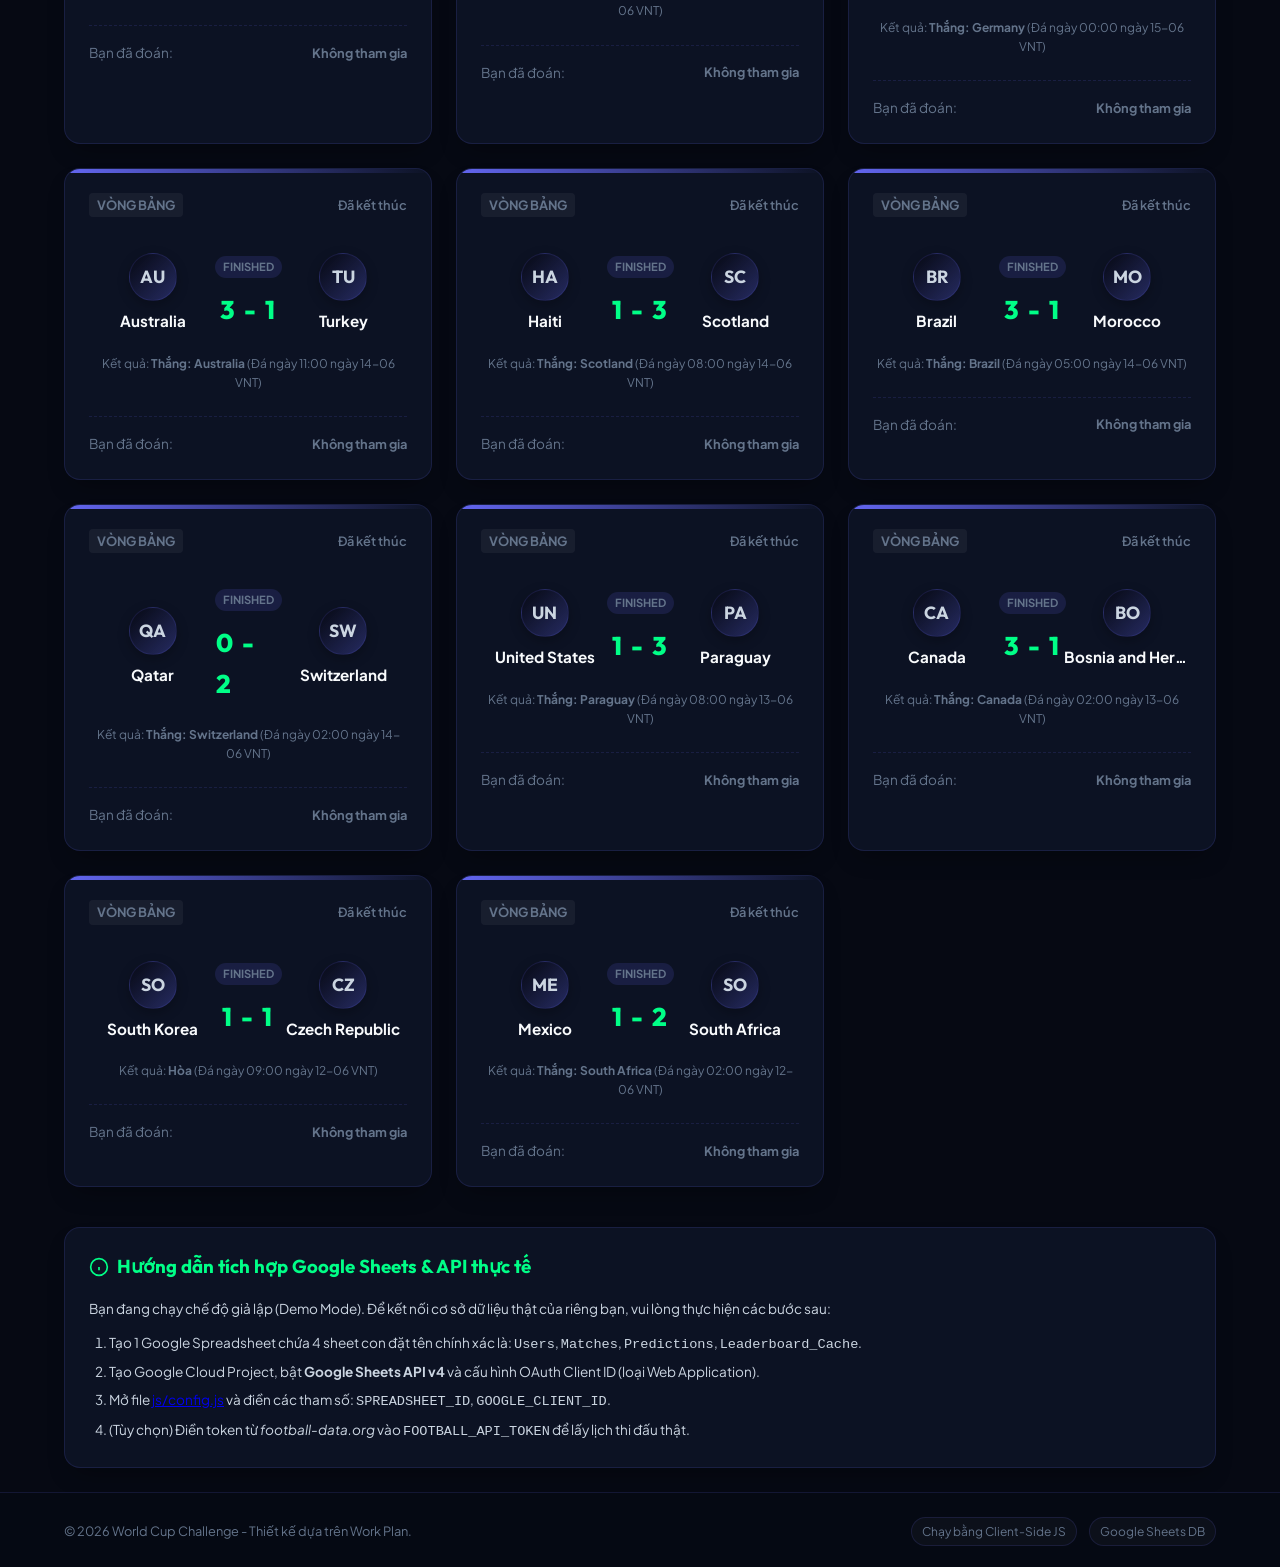
==== commit 47a7af27: "feat: seed database using static fixtures and add sync button" ====
--- a/index.html
+++ b/index.html
@@ -102,8 +102,8 @@
   <script src="js/config.js"></script>
   <script src="js/scoring_rules.js"></script>
   <script src="js/mod_auth.js"></script>
+  <script src="js/wc2026_fixtures.js"></script>
   <script src="js/mod_sheets.js"></script>
-  <script src="js/wc2026_fixtures.js"></script>
   <script src="js/mod_api.js"></script>
   <script src="js/mod_matches.js"></script>
   <script src="js/mod_predictions.js"></script>
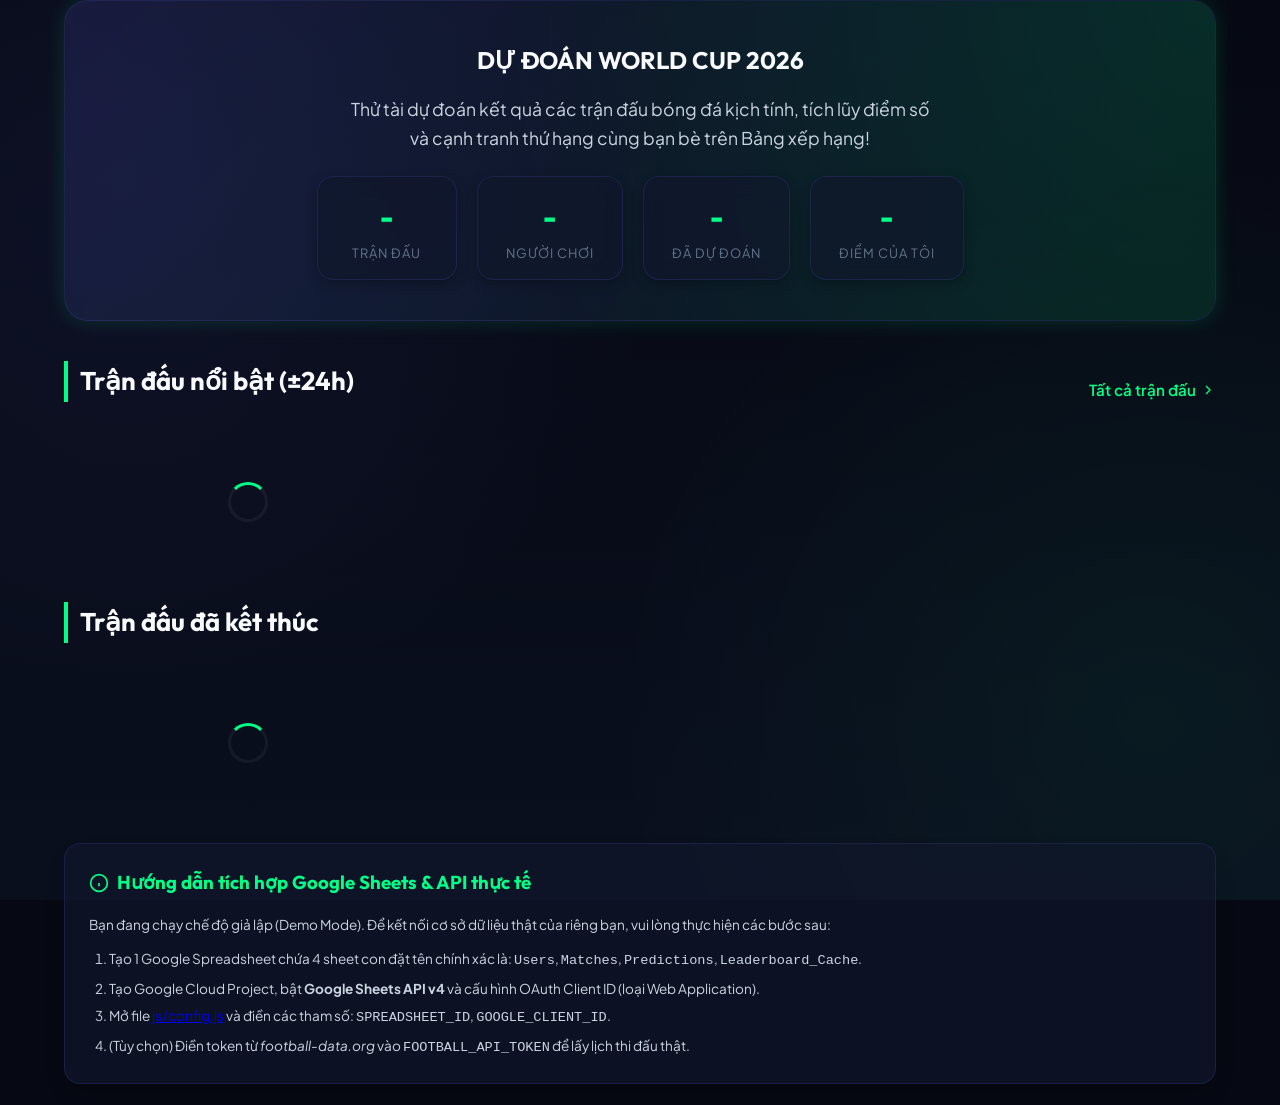
==== commit 1a3f3c93: "fix: correct scoring rules, enable client writes, fix XSS across all pages" ====
--- a/index.html
+++ b/index.html
@@ -255,7 +255,7 @@
                 <div class="match-teams-row">
                   <div class="team-box">
                     ${ui.renderFlag(m.home_team)}
-                    <span class="team-name" title="${m.home_team}">${m.home_team}</span>
+                    <span class="team-name" title="${ui.escapeHTML(m.home_team)}">${ui.escapeHTML(m.home_team)}</span>
                   </div>
                   
                   <div class="match-score-vs">
@@ -265,7 +265,7 @@
                   
                   <div class="team-box">
                     ${ui.renderFlag(m.away_team)}
-                    <span class="team-name" title="${m.away_team}">${m.away_team}</span>
+                    <span class="team-name" title="${ui.escapeHTML(m.away_team)}">${ui.escapeHTML(m.away_team)}</span>
                   </div>
                 </div>
 
@@ -299,8 +299,8 @@
             
             // Việt hóa nhãn kết quả
             let outcomeText = 'Hòa';
-            if (m.result === 'W') outcomeText = `Thắng: ${m.home_team}`;
-            if (m.result === 'L') outcomeText = `Thắng: ${m.away_team}`;
+            if (m.result === 'W') outcomeText = `Thắng: ${ui.escapeHTML(m.home_team)}`;
+            if (m.result === 'L') outcomeText = `Thắng: ${ui.escapeHTML(m.away_team)}`;
 
             let predictionResultHTML = '';
             if (userPred) {
@@ -338,17 +338,17 @@
                 <div class="match-teams-row">
                   <div class="team-box">
                     ${ui.renderFlag(m.home_team)}
-                    <span class="team-name" title="${m.home_team}">${m.home_team}</span>
+                    <span class="team-name" title="${ui.escapeHTML(m.home_team)}">${ui.escapeHTML(m.home_team)}</span>
                   </div>
                   
                   <div class="match-score-vs">
-                    <span class="match-status-badge status-finished">FINISHED</span>
+                    <span class="match-status-badge status-finished">Đã kết thúc</span>
                     <span class="match-live-score" style="font-size:1.6rem; color:var(--primary); margin-top:8px;">${hScore} - ${aScore}</span>
                   </div>
                   
                   <div class="team-box">
                     ${ui.renderFlag(m.away_team)}
-                    <span class="team-name" title="${m.away_team}">${m.away_team}</span>
+                    <span class="team-name" title="${ui.escapeHTML(m.away_team)}">${ui.escapeHTML(m.away_team)}</span>
                   </div>
                 </div>
 
--- a/css/style.css
+++ b/css/style.css
@@ -194,7 +194,7 @@
 /* User Profile Dropdown Menu */
 .user-info-dropdown {
   position: absolute;
-  top: 130%;
+  top: 100%;
   right: 0;
   background: var(--bg-dark);
   border: 1px solid var(--border);
